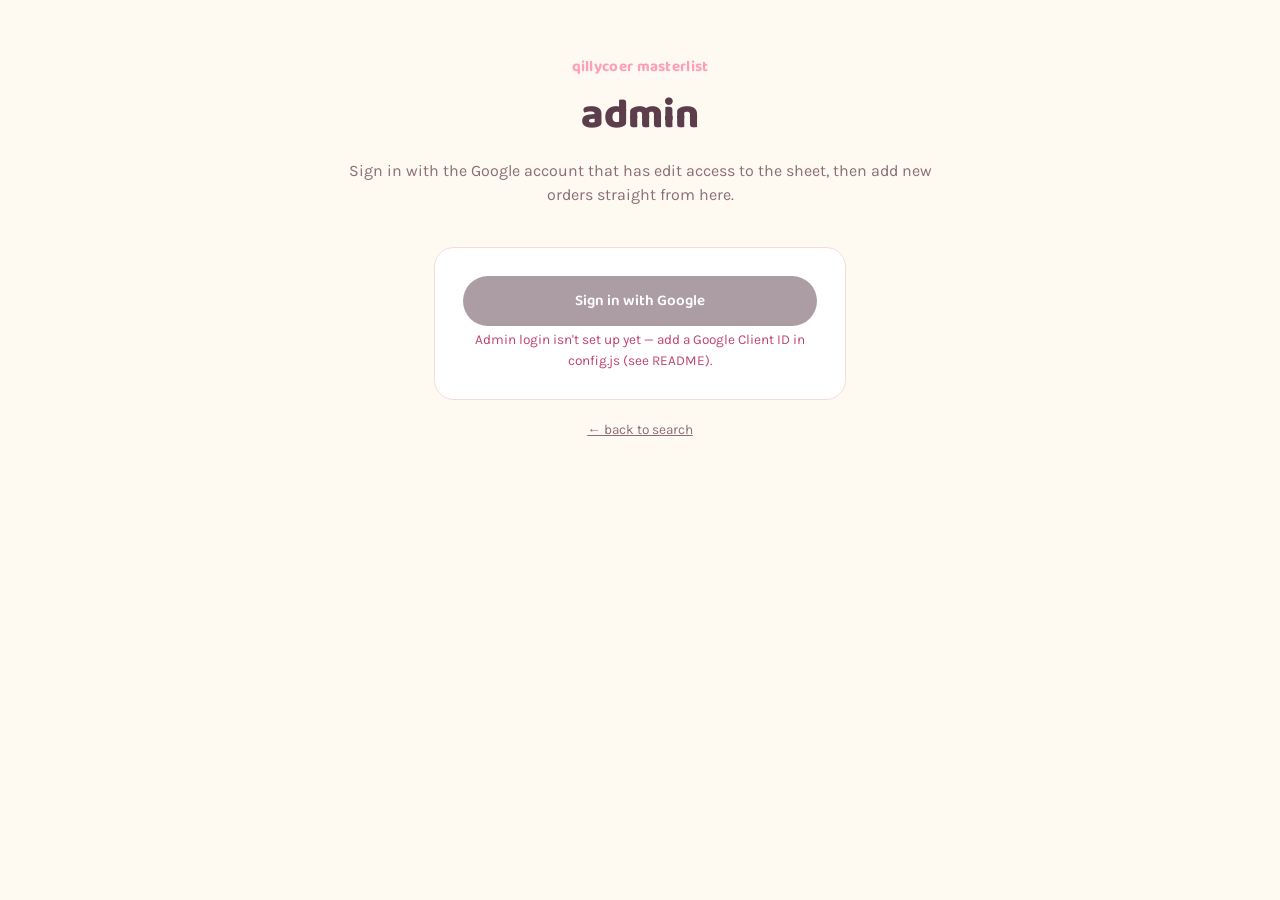
==== admin.html @ 63fe9119 "Add files via upload" ====
<!DOCTYPE html>
<html lang="en">
<head>
<meta charset="UTF-8">
<meta name="viewport" content="width=device-width, initial-scale=1.0">
<title>admin — qillycoer masterlist</title>
<link rel="preconnect" href="https://fonts.googleapis.com">
<link rel="preconnect" href="https://fonts.gstatic.com" crossorigin>
<link href="https://fonts.googleapis.com/css2?family=Baloo+2:wght@500;600;700;800&family=Karla:wght@400;500;600;700&display=swap" rel="stylesheet">
<link rel="stylesheet" href="style.css">
<script src="https://accounts.google.com/gsi/client" async defer></script>
</head>
<body>

  <header class="hero admin-hero">
    <p class="hero-eyebrow">qillycoer masterlist</p>
    <h1>admin</h1>
    <p class="hero-sub">Sign in with the Google account that has edit access to the sheet, then add new orders straight from here.</p>
  </header>

  <main class="admin-wrap">

    <section id="signedOutView" class="admin-card">
      <button id="signInBtn" class="google-btn">Sign in with Google</button>
      <p id="authError" class="form-msg form-msg-error hidden"></p>
    </section>

    <section id="signedInView" class="admin-card hidden">
      <div class="admin-identity">
        <span id="adminEmail"></span>
        <button id="signOutBtn" class="text-btn">sign out</button>
      </div>

      <form id="addOrderForm" class="admin-form">
        <label>
          tab
          <select id="fTab" required></select>
        </label>

        <label>
          order code <span class="optional">(optional)</span>
          <input type="text" id="fCode" placeholder="#KR_04" />
        </label>

        <label>
          item
          <input type="text" id="fItem" placeholder="Cortis wvs album" required />
        </label>

        <label>
          customer's telegram username
          <div class="at-field">
            <span>@</span>
            <input type="text" id="fTelegram" placeholder="username" required />
          </div>
        </label>

        <label>
          price <span class="optional">(optional)</span>
          <input type="text" id="fPrice" placeholder="RM60" />
        </label>

        <label>
          payment status <span class="optional">(optional)</span>
          <input type="text" id="fPayment" placeholder="full payment" />
        </label>

        <label>
          order status
          <select id="fStatus" required></select>
        </label>

        <button type="submit" class="submit-btn" id="submitBtn">add order</button>
        <p id="formMsg" class="form-msg hidden"></p>
      </form>
    </section>

    <a href="index.html" class="back-link">← back to search</a>
  </main>

  <script src="config.js"></script>
  <script src="admin.js"></script>
</body>
</html>
---- style.css ----
:root {
  --cream: #fffaf1;
  --pink: #ffd7e6;
  --pink-deep: #ff9eb8;
  --yellow: #ffe98a;
  --yellow-deep: #ffcf40;
  --ink: #5b3d4c;
  --ink-soft: #8a6d78;
  --white: #ffffff;
  --line: #f3ddd9;

  --status-secured: #b7d6a3;
  --status-transit: #ffcf40;
  --status-admin: #f2a6c9;
  --status-posted: #9fc9e0;
}

* { box-sizing: border-box; }

body {
  margin: 0;
  background: var(--cream);
  color: var(--ink);
  font-family: 'Karla', sans-serif;
  line-height: 1.5;
}

h1, .hero-eyebrow, .stat-num, .order-code {
  font-family: 'Baloo 2', sans-serif;
}

/* Banner */
.banner {
  background: linear-gradient(90deg, var(--pink) 0%, var(--yellow) 100%);
  padding: 12px 20px;
}
.banner-inner {
  max-width: 720px;
  margin: 0 auto;
  display: flex;
  align-items: center;
  gap: 10px;
}
.banner-icon { font-size: 1.1rem; }
.banner p {
  margin: 0;
  font-size: 0.92rem;
  font-weight: 600;
  color: #6b3d52;
}

/* Hero */
.hero {
  max-width: 640px;
  margin: 0 auto;
  padding: 56px 24px 32px;
  text-align: center;
}
.hero-eyebrow {
  color: var(--pink-deep);
  font-weight: 700;
  letter-spacing: 0.3px;
  margin: 0 0 6px;
  font-size: 0.95rem;
}
.hero h1 {
  font-size: 2.6rem;
  font-weight: 800;
  margin: 0 0 12px;
  color: var(--ink);
}
.hero-sub {
  color: var(--ink-soft);
  margin: 0 0 28px;
  font-size: 1rem;
}

.search-form {
  display: flex;
  align-items: center;
  background: var(--white);
  border: 2px solid var(--pink);
  border-radius: 999px;
  padding: 6px 6px 6px 20px;
  max-width: 460px;
  margin: 0 auto;
  transition: border-color 0.15s ease;
}
.search-form:focus-within { border-color: var(--pink-deep); }
.at-sign {
  color: var(--pink-deep);
  font-weight: 700;
  margin-right: 4px;
}
.search-form input {
  flex: 1;
  border: none;
  outline: none;
  background: transparent;
  font-family: 'Karla', sans-serif;
  font-size: 1rem;
  padding: 10px 4px;
  color: var(--ink);
}
.search-form input::placeholder { color: #c9adb6; }
.search-form button {
  border: none;
  background: var(--pink-deep);
  color: white;
  font-family: 'Baloo 2', sans-serif;
  font-weight: 600;
  padding: 10px 22px;
  border-radius: 999px;
  cursor: pointer;
  transition: background 0.15s ease;
}
.search-form button:hover { background: #ff85a6; }

.search-hint {
  margin-top: 10px;
  font-size: 0.85rem;
  color: var(--ink-soft);
  min-height: 1.2em;
}

/* Dashboard */
.results { max-width: 720px; margin: 0 auto; padding: 0 24px 48px; }
.hidden { display: none !important; }

.dashboard {
  display: grid;
  grid-template-columns: repeat(5, 1fr);
  gap: 10px;
  margin-bottom: 36px;
}
.stat-card {
  background: var(--white);
  border-radius: 18px;
  padding: 16px 8px;
  text-align: center;
  border-bottom: 4px solid var(--line);
}
.stat-total { border-bottom-color: var(--ink-soft); }
.stat-secured { border-bottom-color: var(--status-secured); }
.stat-transit { border-bottom-color: var(--status-transit); }
.stat-admin { border-bottom-color: var(--status-admin); }
.stat-posted { border-bottom-color: var(--status-posted); }

.stat-num {
  display: block;
  font-size: 1.6rem;
  font-weight: 700;
  color: var(--ink);
}
.stat-label {
  display: block;
  font-size: 0.72rem;
  color: var(--ink-soft);
  margin-top: 2px;
}

/* Order list */
.order-list { display: flex; flex-direction: column; gap: 12px; }

.order-card {
  background: var(--white);
  border-radius: 16px;
  padding: 16px 18px;
  display: flex;
  justify-content: space-between;
  align-items: center;
  gap: 12px;
  border: 1px solid var(--line);
}
.order-info { min-width: 0; }
.order-code {
  font-size: 0.78rem;
  font-weight: 700;
  color: var(--pink-deep);
  margin-bottom: 2px;
}
.order-item {
  font-weight: 600;
  color: var(--ink);
  margin: 0 0 2px;
  overflow-wrap: break-word;
}
.order-price {
  font-size: 0.85rem;
  color: var(--ink-soft);
}

.status-pill {
  flex-shrink: 0;
  font-size: 0.75rem;
  font-weight: 700;
  padding: 6px 14px;
  border-radius: 999px;
  white-space: nowrap;
  color: #4a3b2e;
}
.pill-secured { background: var(--status-secured); }
.pill-transit { background: var(--status-transit); }
.pill-admin { background: var(--status-admin); }
.pill-posted { background: var(--status-posted); }
.pill-other { background: var(--line); color: var(--ink-soft); }

.empty-state, .loading-state {
  text-align: center;
  color: var(--ink-soft);
  max-width: 420px;
  margin: 0 auto 48px;
  padding: 0 24px;
}

.site-footer {
  text-align: center;
  color: var(--ink-soft);
  font-size: 0.8rem;
  padding: 24px;
}

@media (max-width: 560px) {
  .hero h1 { font-size: 2rem; }
  .dashboard { grid-template-columns: repeat(3, 1fr); }
  .order-card { flex-direction: column; align-items: flex-start; }
}

/* Admin link in footer */
.admin-link {
  display: block;
  margin-top: 4px;
  color: var(--ink-soft);
  font-size: 0.75rem;
  text-decoration: underline;
}

/* Admin page */
.admin-hero { padding-bottom: 12px; }
.admin-wrap {
  max-width: 460px;
  margin: 0 auto;
  padding: 0 24px 48px;
}
.admin-card {
  background: var(--white);
  border-radius: 20px;
  padding: 28px;
  border: 1px solid var(--line);
}

.google-btn {
  width: 100%;
  background: var(--ink);
  color: white;
  border: none;
  border-radius: 999px;
  padding: 13px;
  font-family: 'Baloo 2', sans-serif;
  font-weight: 600;
  font-size: 0.95rem;
  cursor: pointer;
}
.google-btn:hover { background: #472e39; }
.google-btn:disabled { opacity: 0.5; cursor: not-allowed; }

.admin-identity {
  display: flex;
  justify-content: space-between;
  align-items: center;
  margin-bottom: 20px;
  padding-bottom: 14px;
  border-bottom: 1px solid var(--line);
  font-size: 0.85rem;
  color: var(--ink-soft);
}
.text-btn {
  background: none;
  border: none;
  color: var(--pink-deep);
  font-weight: 600;
  cursor: pointer;
  font-family: 'Karla', sans-serif;
  font-size: 0.85rem;
}

.admin-form { display: flex; flex-direction: column; gap: 14px; }
.admin-form label {
  display: flex;
  flex-direction: column;
  gap: 5px;
  font-size: 0.82rem;
  font-weight: 600;
  color: var(--ink-soft);
}
.optional { font-weight: 400; }

.admin-form input,
.admin-form select {
  border: 2px solid var(--line);
  border-radius: 10px;
  padding: 10px 12px;
  font-family: 'Karla', sans-serif;
  font-size: 0.95rem;
  color: var(--ink);
  background: var(--cream);
}
.admin-form input:focus,
.admin-form select:focus {
  outline: none;
  border-color: var(--pink-deep);
}

.at-field {
  display: flex;
  align-items: center;
  border: 2px solid var(--line);
  border-radius: 10px;
  background: var(--cream);
  padding-left: 12px;
}
.at-field span { color: var(--pink-deep); font-weight: 700; }
.at-field input {
  border: none;
  background: transparent;
  padding: 10px 12px 10px 4px;
  flex: 1;
}
.at-field:focus-within { border-color: var(--pink-deep); }

.submit-btn {
  margin-top: 6px;
  background: var(--pink-deep);
  color: white;
  border: none;
  border-radius: 999px;
  padding: 13px;
  font-family: 'Baloo 2', sans-serif;
  font-weight: 600;
  font-size: 0.95rem;
  cursor: pointer;
}
.submit-btn:hover { background: #ff85a6; }
.submit-btn:disabled { opacity: 0.6; cursor: not-allowed; }

.form-msg { font-size: 0.85rem; text-align: center; margin: 4px 0 0; }
.form-msg-error { color: #c1436b; }
.form-msg-ok { color: #4a8f5c; }

.back-link {
  display: block;
  text-align: center;
  margin-top: 20px;
  color: var(--ink-soft);
  font-size: 0.85rem;
}
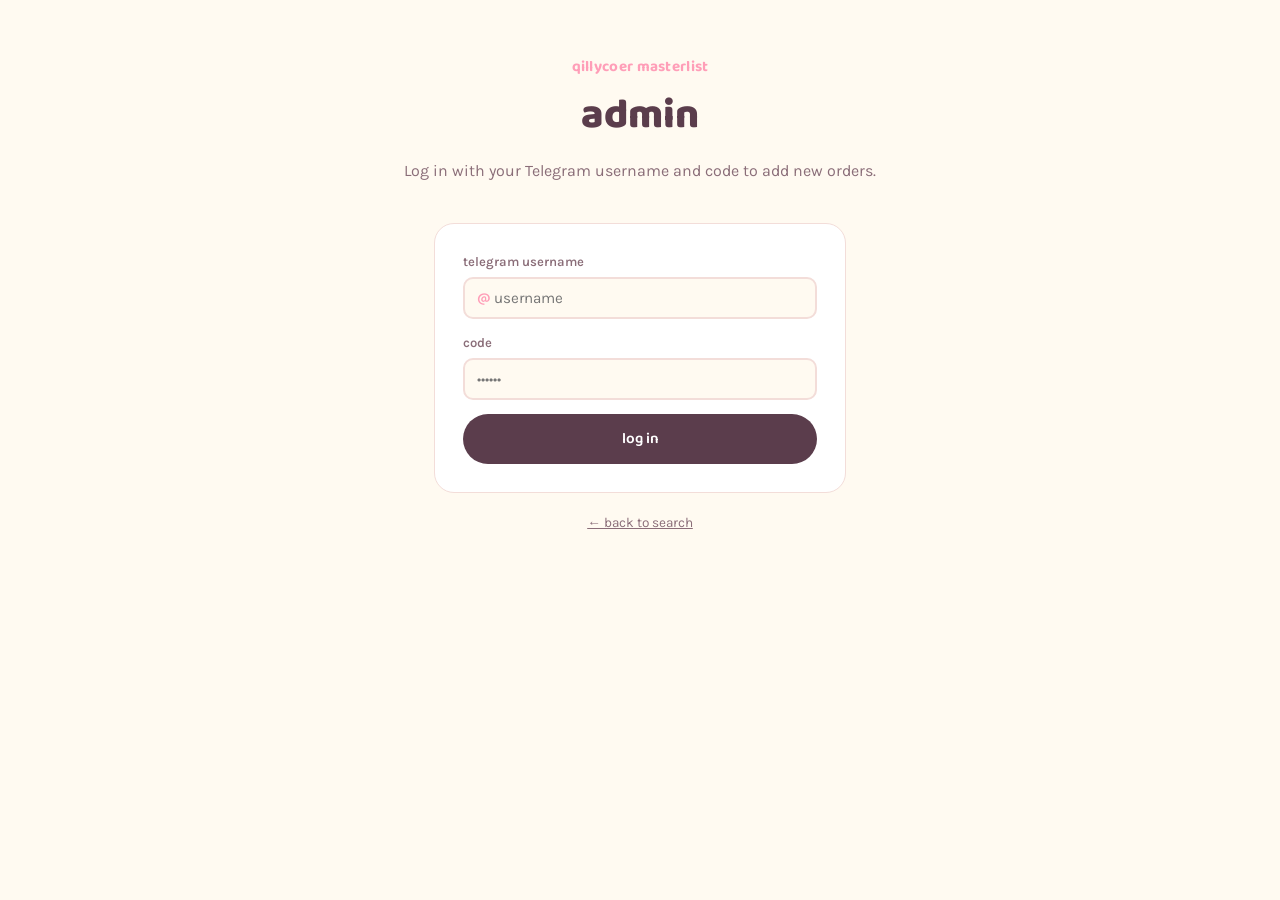
==== commit b99212d5: "Add files via upload" ====
--- a/admin.html
+++ b/admin.html
@@ -8,27 +8,39 @@
 <link rel="preconnect" href="https://fonts.gstatic.com" crossorigin>
 <link href="https://fonts.googleapis.com/css2?family=Baloo+2:wght@500;600;700;800&family=Karla:wght@400;500;600;700&display=swap" rel="stylesheet">
 <link rel="stylesheet" href="style.css">
-<script src="https://accounts.google.com/gsi/client" async defer></script>
 </head>
 <body>
 
   <header class="hero admin-hero">
     <p class="hero-eyebrow">qillycoer masterlist</p>
     <h1>admin</h1>
-    <p class="hero-sub">Sign in with the Google account that has edit access to the sheet, then add new orders straight from here.</p>
+    <p class="hero-sub">Log in with your Telegram username and code to add new orders.</p>
   </header>
 
   <main class="admin-wrap">
 
     <section id="signedOutView" class="admin-card">
-      <button id="signInBtn" class="google-btn">Sign in with Google</button>
-      <p id="authError" class="form-msg form-msg-error hidden"></p>
+      <form id="loginForm" class="admin-form">
+        <label>
+          telegram username
+          <div class="at-field">
+            <span>@</span>
+            <input type="text" id="lUsername" placeholder="username" required />
+          </div>
+        </label>
+        <label>
+          code
+          <input type="password" id="lCode" placeholder="••••••" required inputmode="numeric" />
+        </label>
+        <button type="submit" class="primary-btn" id="loginBtn">log in</button>
+        <p id="authError" class="form-msg form-msg-error hidden"></p>
+      </form>
     </section>
 
     <section id="signedInView" class="admin-card hidden">
       <div class="admin-identity">
         <span id="adminEmail"></span>
-        <button id="signOutBtn" class="text-btn">sign out</button>
+        <button id="signOutBtn" class="text-btn">log out</button>
       </div>
 
       <form id="addOrderForm" class="admin-form">
--- a/style.css
+++ b/style.css
@@ -249,7 +249,7 @@
   border: 1px solid var(--line);
 }
 
-.google-btn {
+.primary-btn {
   width: 100%;
   background: var(--ink);
   color: white;
@@ -261,8 +261,8 @@
   font-size: 0.95rem;
   cursor: pointer;
 }
-.google-btn:hover { background: #472e39; }
-.google-btn:disabled { opacity: 0.5; cursor: not-allowed; }
+.primary-btn:hover { background: #472e39; }
+.primary-btn:disabled { opacity: 0.5; cursor: not-allowed; }
 
 .admin-identity {
   display: flex;
